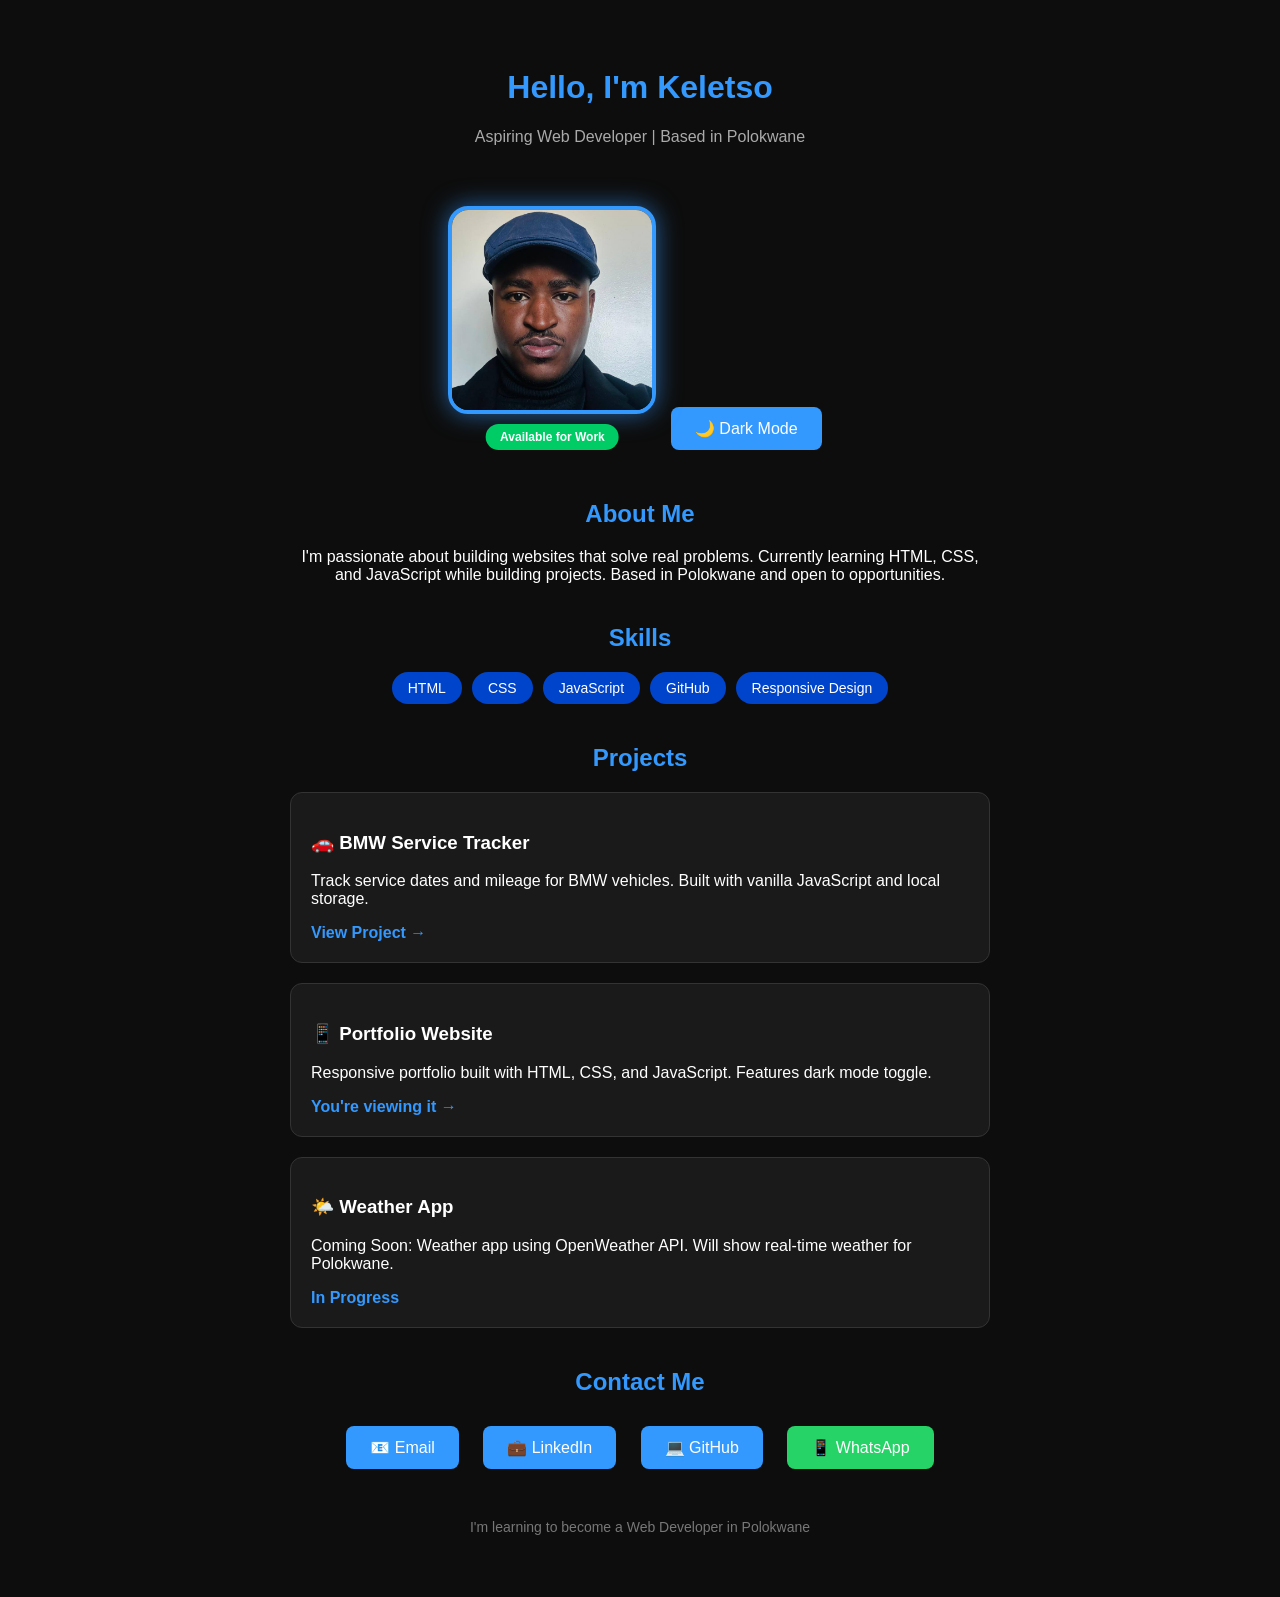
==== index.html @ 6a9c2619 "Add new project cards to index.html Added new project cards for Portfolio Website and Weather App." ====
<!DOCTYPE html>
<html lang="en">
<head>
  <meta charset="UTF-8">
  <meta name="viewport" content="width=device-width, initial-scale=1.0">
  <title>Keletso Lebeya - Web Developer</title>
  <link rel="stylesheet" href="style.css">
</head>
<body>
  <div class="container">
    <h1>Hello, I'm Keletso</h1>
    <p class="subtitle">Aspiring Web Developer | Based in Polokwane</p>
    
    <div class="photo-wrapper">
  <img src="me.jpg" alt="Keletso" class="profile-pic">
  <span class="badge">Available for Work</span>
</div>
    
    <button id="toggle-mode">🌙 Dark Mode</button>

    <h2>About Me</h2>
    <p>I'm passionate about building websites that solve real problems. Currently learning HTML, CSS, and JavaScript while building projects. Based in Polokwane and open to opportunities.</p>

    <h2>Skills</h2>
    <div class="skills">
      <span>HTML</span>
      <span>CSS</span>
      <span>JavaScript</span>
      <span>GitHub</span>
      <span>Responsive Design</span>
    </div>

    <h2>Projects</h2>
    <div class="project-card">
      <h3>🚗 BMW Service Tracker</h3>
      <p>Track service dates and mileage for BMW vehicles. Built with vanilla JavaScript and local storage.</p>
      <a href="tracker.html">View Project →</a>
    </div>
    <div class="project-card">
  <h3>📱 Portfolio Website</h3>
  <p>Responsive portfolio built with HTML, CSS, and JavaScript. Features dark mode toggle.</p>
  <a href="#">You're viewing it →</a>
</div>

<div class="project-card">
  <h3>🌤️ Weather App</h3>
  <p>Coming Soon: Weather app using OpenWeather API. Will show real-time weather for Polokwane.</p>
  <a href="#">In Progress</a>
</div>
    
    <h2>Contact Me</h2>
<a href="Nasdaqkeletso@gmail.com" class="btn">📧 Email</a>
<a href="https://www.linkedin.com/in/keletso-lebeya-6187233a8" class="btn" target="_blank">💼 LinkedIn</a>
<a href="https://github.com/KELETSX" class="btn" target="_blank">💻 GitHub</a>
<a href="https://wa.me/27799401047" class="btn" style="background:#25D366;">📱 WhatsApp</a>
    
    <p class="footer">I'm learning to become a Web Developer in Polokwane</p>
  </div>
  <script src="script.js"></script>
</body>
</html>
---- style.css ----
body {
  font-family: Arial, sans-serif;
  text-align: center;
  background: #0d0d0d;
  color: white;
  padding: 40px 20px;
  transition: 0.3s;
}

body.light {
  background: #f5f5f5;
  color: #222;
}

.container {
  max-width: 700px;
  margin: 0 auto;
}

h1 { color: #3399ff; }
h2 { color: #3399ff; margin-top: 40px; }

.subtitle {
  color: #aaa;
  font-size: 16px;
  margin-bottom: 20px;
}

.profile-pic {
  width: 180px;
  height: 240px;
  border-radius: 50%;
  border: 4px solid #3399ff;
  object-fit: cover;
  margin: 20px 0;
}

button, .btn {
  background: #3399ff;
  color: white;
  border: none;
  padding: 12px 24px;
  border-radius: 8px;
  cursor: pointer;
  font-size: 16px;
  text-decoration: none;
  display: inline-block;
  margin: 10px;
}

.skills {
  display: flex;
  flex-wrap: wrap;
  gap: 10px;
  justify-content: center;
  margin: 20px 0;
}
.skills span {
  background: #0044cc;
  color: white;
  padding: 8px 16px;
  border-radius: 20px;
  font-size: 14px;
}

.project-card {
  background: #1a1a1a;
  padding: 20px;
  border-radius: 12px;
  margin: 20px 0;
  border: 1px solid #333;
  text-align: left;
}
.project-card a {
  color: #3399ff;
  text-decoration: none;
  font-weight: bold;
}

.footer {
  margin-top: 40px;
  color: #777;
  font-size: 14px;
}
button:hover {
    background: #2c3e50;
}
.photo-wrapper {
  display: inline-block;
  position: relative;
  margin: 20px 0;
}

.profile-pic {
  width: 200px;
  height: 200px;
  border-radius: 20px; /* rounded square looks more modern */
  border: 4px solid #3399ff;
  box-shadow: 0 0 25px rgba(51, 153, 255, 0.6); /* blue glow */
  object-fit: cover;
}

.badge {
  position: absolute;
  bottom: -12px;
  left: 50%;
  transform: translateX(-50%);
  background: #00cc66;
  color: white;
  padding: 6px 14px;
  border-radius: 20px;
  font-size: 12px;
  font-weight: bold;
  white-space: nowrap;
}
.badge {
  animation: pulse 2s infinite;
}
@keyframes pulse {
  0% { box-shadow: 0 0 0 0 rgba(0, 204, 102, 0.7); }
 70% { box-shadow: 0 0 0 10px rgba(0, 204, 102, 0); }
  100% { box-shadow: 0 0 0 0 rgba(0, 204, 102, 0); }
}
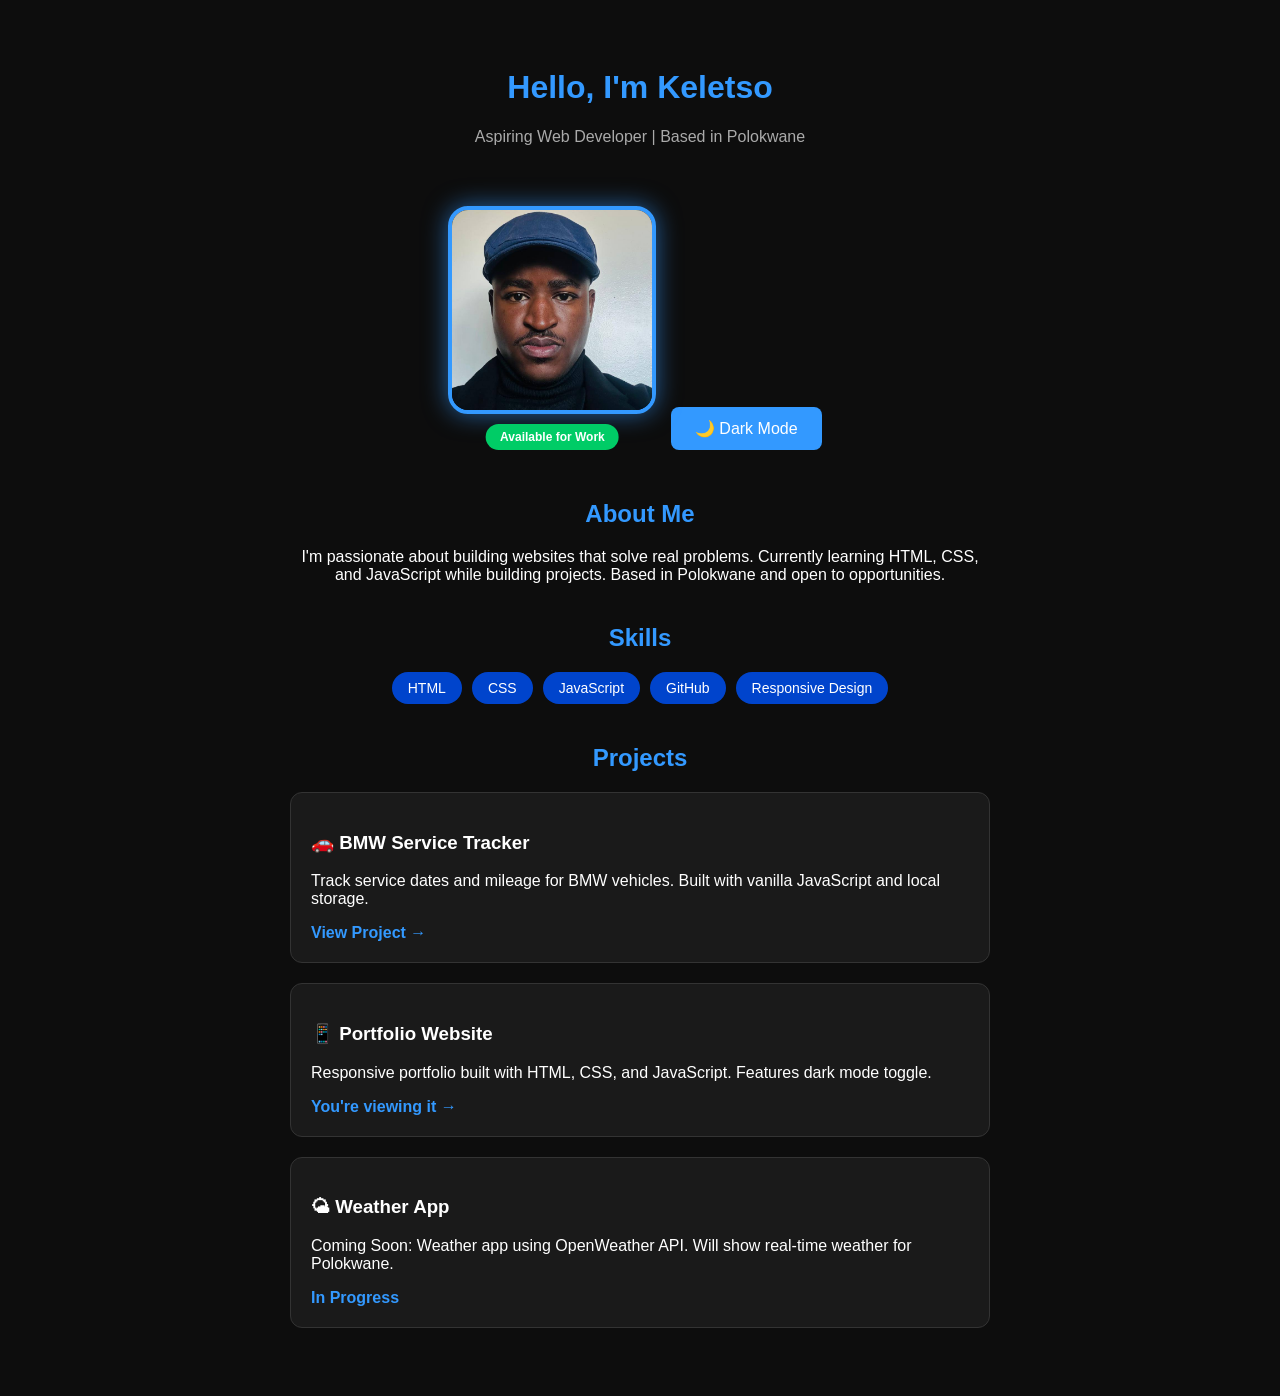
==== commit 042887ca: "Refactor index.html structure and content" ====
--- a/index.html
+++ b/index.html
@@ -12,9 +12,9 @@
     <p class="subtitle">Aspiring Web Developer | Based in Polokwane</p>
     
     <div class="photo-wrapper">
-  <img src="me.jpg" alt="Keletso" class="profile-pic">
-  <span class="badge">Available for Work</span>
-</div>
+      <img src="me.jpg" alt="Keletso" class="profile-pic">
+      <span class="badge">Available for Work</span>
+    </div>
     
     <button id="toggle-mode">🌙 Dark Mode</button>
 
@@ -37,25 +37,12 @@
       <a href="tracker.html">View Project →</a>
     </div>
     <div class="project-card">
-  <h3>📱 Portfolio Website</h3>
-  <p>Responsive portfolio built with HTML, CSS, and JavaScript. Features dark mode toggle.</p>
-  <a href="#">You're viewing it →</a>
-</div>
-
-<div class="project-card">
-  <h3>🌤️ Weather App</h3>
-  <p>Coming Soon: Weather app using OpenWeather API. Will show real-time weather for Polokwane.</p>
-  <a href="#">In Progress</a>
-</div>
-    
-    <h2>Contact Me</h2>
-<a href="Nasdaqkeletso@gmail.com" class="btn">📧 Email</a>
-<a href="https://www.linkedin.com/in/keletso-lebeya-6187233a8" class="btn" target="_blank">💼 LinkedIn</a>
-<a href="https://github.com/KELETSX" class="btn" target="_blank">💻 GitHub</a>
-<a href="https://wa.me/27799401047" class="btn" style="background:#25D366;">📱 WhatsApp</a>
-    
-    <p class="footer">I'm learning to become a Web Developer in Polokwane</p>
-  </div>
-  <script src="script.js"></script>
-</body>
-</html>
+      <h3>📱 Portfolio Website</h3>
+      <p>Responsive portfolio built with HTML, CSS, and JavaScript. Features dark mode toggle.</p>
+      <a href="#">You're viewing it →</a>
+    </div>
+    <div class="project-card">
+      <h3>🌤 Weather App</h3>
+      <p>Coming Soon: Weather app using OpenWeather API. Will show real-time weather for Polokwane.</p>
+      <a href="#">In Progress</a>
+    </div>
--- a/style.css
+++ b/style.css
@@ -121,3 +121,11 @@
  70% { box-shadow: 0 0 0 10px rgba(0, 204, 102, 0); }
   100% { box-shadow: 0 0 0 0 rgba(0, 204, 102, 0); }
 }
+button {
+  cursor: pointer;
+  transition: 0.2s;
+}
+button:hover {
+  background: #0056b3;
+  transform: scale(1.05);
+}
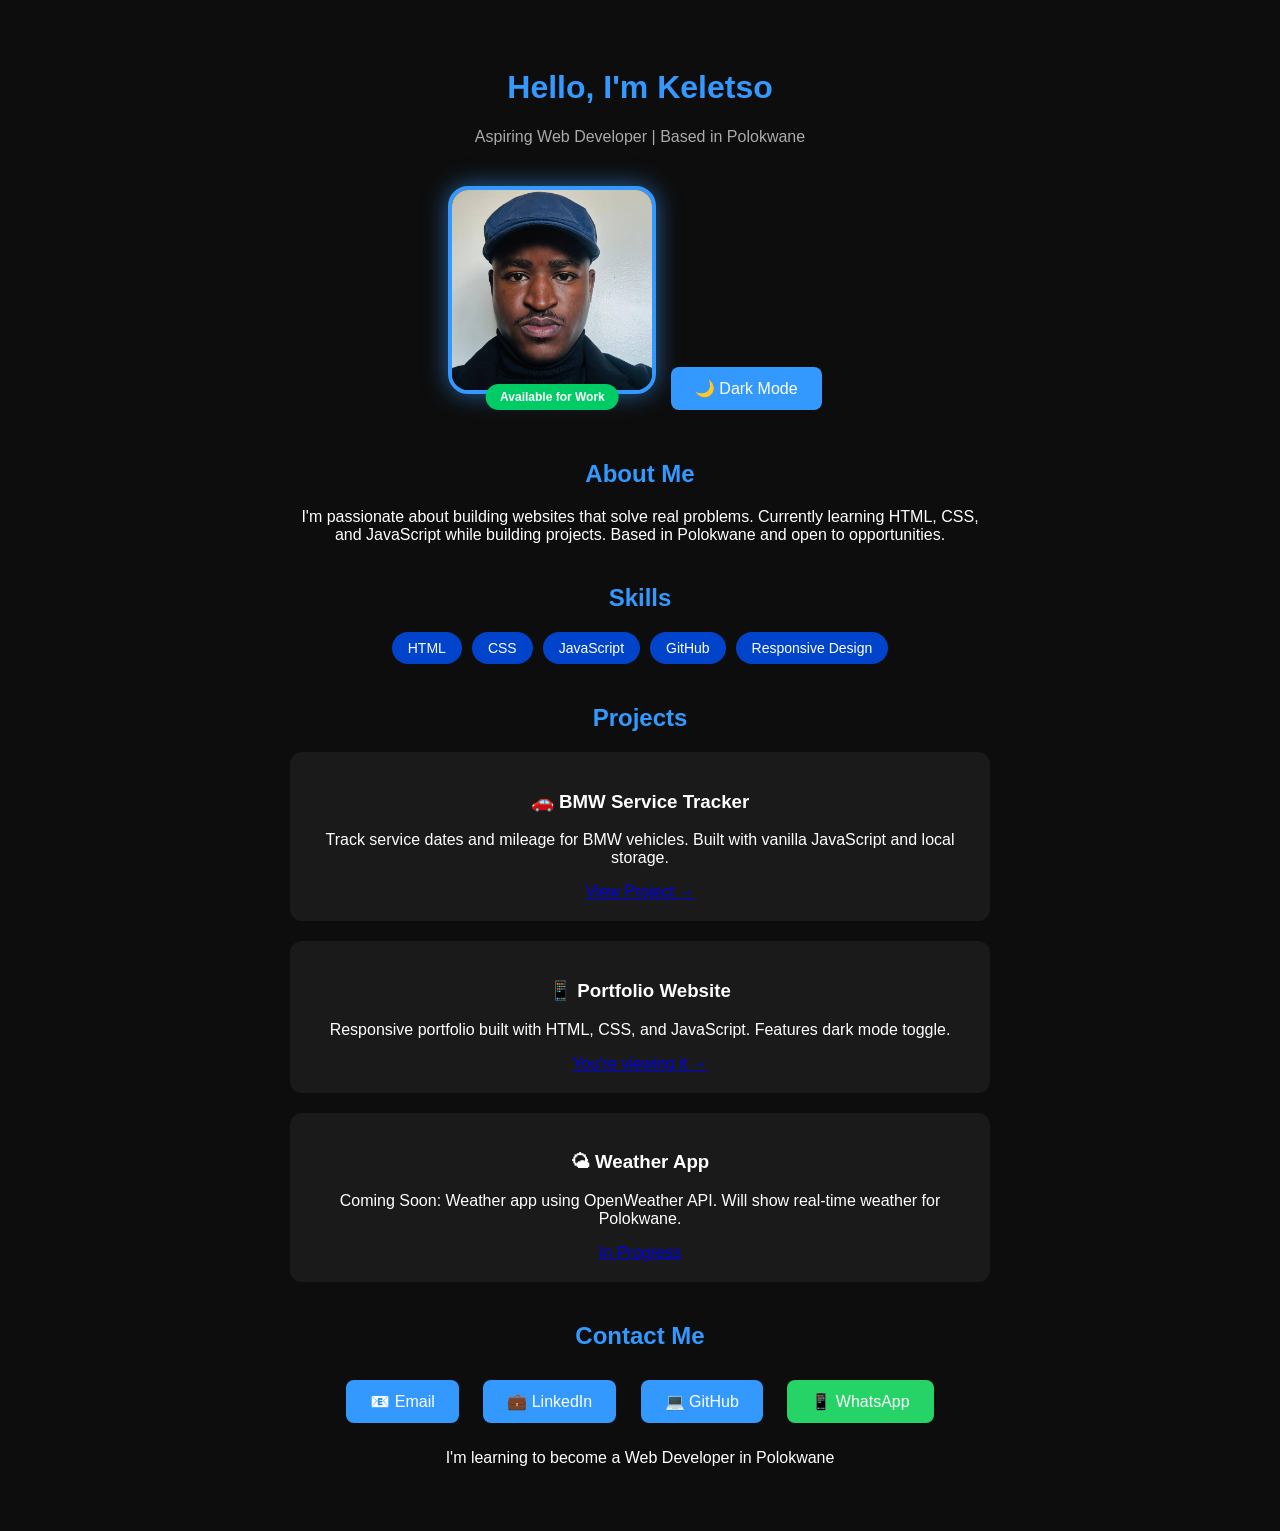
==== commit 71255634: "Enhance index.html with contact information Added contact section with email, LinkedIn, GitHub, and " ====
--- a/index.html
+++ b/index.html
@@ -46,3 +46,15 @@
       <p>Coming Soon: Weather app using OpenWeather API. Will show real-time weather for Polokwane.</p>
       <a href="#">In Progress</a>
     </div>
+    
+    <h2>Contact Me</h2>
+    <a href="mailto:Nasdaqkeletso@gmail.com" class="btn">📧 Email</a>
+    <a href="https://www.linkedin.com/in/keletso-lebeya-6187233a8" class="btn" target="_blank">💼 LinkedIn</a>
+    <a href="https://github.com/KELETSX" class="btn" target="_blank">💻 GitHub</a>
+    <a href="https://wa.me/27799401047" class="btn" style="background:#25D366;">📱 WhatsApp</a>
+    
+    <p class="footer">I'm learning to become a Web Developer in Polokwane</p>
+  </div>
+  <script src="script.js"></script>
+</body>
+</html>
--- a/style.css
+++ b/style.css
@@ -25,66 +25,9 @@
   font-size: 16px;
   margin-bottom: 20px;
 }
+body.light .subtitle { color: #555; }
 
-.profile-pic {
-  width: 180px;
-  height: 240px;
-  border-radius: 50%;
-  border: 4px solid #3399ff;
-  object-fit: cover;
-  margin: 20px 0;
-}
-
-button, .btn {
-  background: #3399ff;
-  color: white;
-  border: none;
-  padding: 12px 24px;
-  border-radius: 8px;
-  cursor: pointer;
-  font-size: 16px;
-  text-decoration: none;
-  display: inline-block;
-  margin: 10px;
-}
-
-.skills {
-  display: flex;
-  flex-wrap: wrap;
-  gap: 10px;
-  justify-content: center;
-  margin: 20px 0;
-}
-.skills span {
-  background: #0044cc;
-  color: white;
-  padding: 8px 16px;
-  border-radius: 20px;
-  font-size: 14px;
-}
-
-.project-card {
-  background: #1a1a1a;
-  padding: 20px;
-  border-radius: 12px;
-  margin: 20px 0;
-  border: 1px solid #333;
-  text-align: left;
-}
-.project-card a {
-  color: #3399ff;
-  text-decoration: none;
-  font-weight: bold;
-}
-
-.footer {
-  margin-top: 40px;
-  color: #777;
-  font-size: 14px;
-}
-button:hover {
-    background: #2c3e50;
-}
+/* PHOTO + BADGE */
 .photo-wrapper {
   display: inline-block;
   position: relative;
@@ -94,7 +37,7 @@
 .profile-pic {
   width: 200px;
   height: 200px;
-  border-radius: 20px; /* rounded square looks more modern */
+  border-radius: 20px; /* modern rounded square */
   border: 4px solid #3399ff;
   box-shadow: 0 0 25px rgba(51, 153, 255, 0.6); /* blue glow */
   object-fit: cover;
@@ -112,20 +55,54 @@
   font-size: 12px;
   font-weight: bold;
   white-space: nowrap;
-}
-.badge {
   animation: pulse 2s infinite;
 }
 @keyframes pulse {
-  0% { box-shadow: 0 0 0 0 rgba(0, 204, 102, 0.7); }
+ 0% { box-shadow: 0 0 0 0 rgba(0, 204, 102, 0.7); }
  70% { box-shadow: 0 0 0 10px rgba(0, 204, 102, 0); }
-  100% { box-shadow: 0 0 0 0 rgba(0, 204, 102, 0); }
+ 100% { box-shadow: 0 0 0 0 rgba(0, 204, 102, 0); }
 }
-button {
+
+/* BUTTONS */
+button, .btn {
+  background: #3399ff;
+  color: white;
+  border: none;
+  padding: 12px 24px;
+  border-radius: 8px;
   cursor: pointer;
+  font-size: 16px;
+  text-decoration: none;
+  display: inline-block;
+  margin: 10px;
   transition: 0.2s;
 }
-button:hover {
+button:hover, .btn:hover {
   background: #0056b3;
   transform: scale(1.05);
 }
+
+/* SKILLS */
+.skills {
+  display: flex;
+  flex-wrap: wrap;
+  gap: 10px;
+  justify-content: center;
+  margin: 20px 0;
+}
+.skills span {
+  background: #0044cc;
+  color: white;
+  padding: 8px 16px;
+  border-radius: 20px;
+  font-size: 14px;
+}
+body.light .skills span { background: #3399ff; }
+
+/* PROJECT CARDS + TRACKER LIST */
+.project-card {
+  background: #1a1a1a;
+  padding: 20px;
+  border-radius: 12px;
+  margin: 20px 0;
+  border: 1px
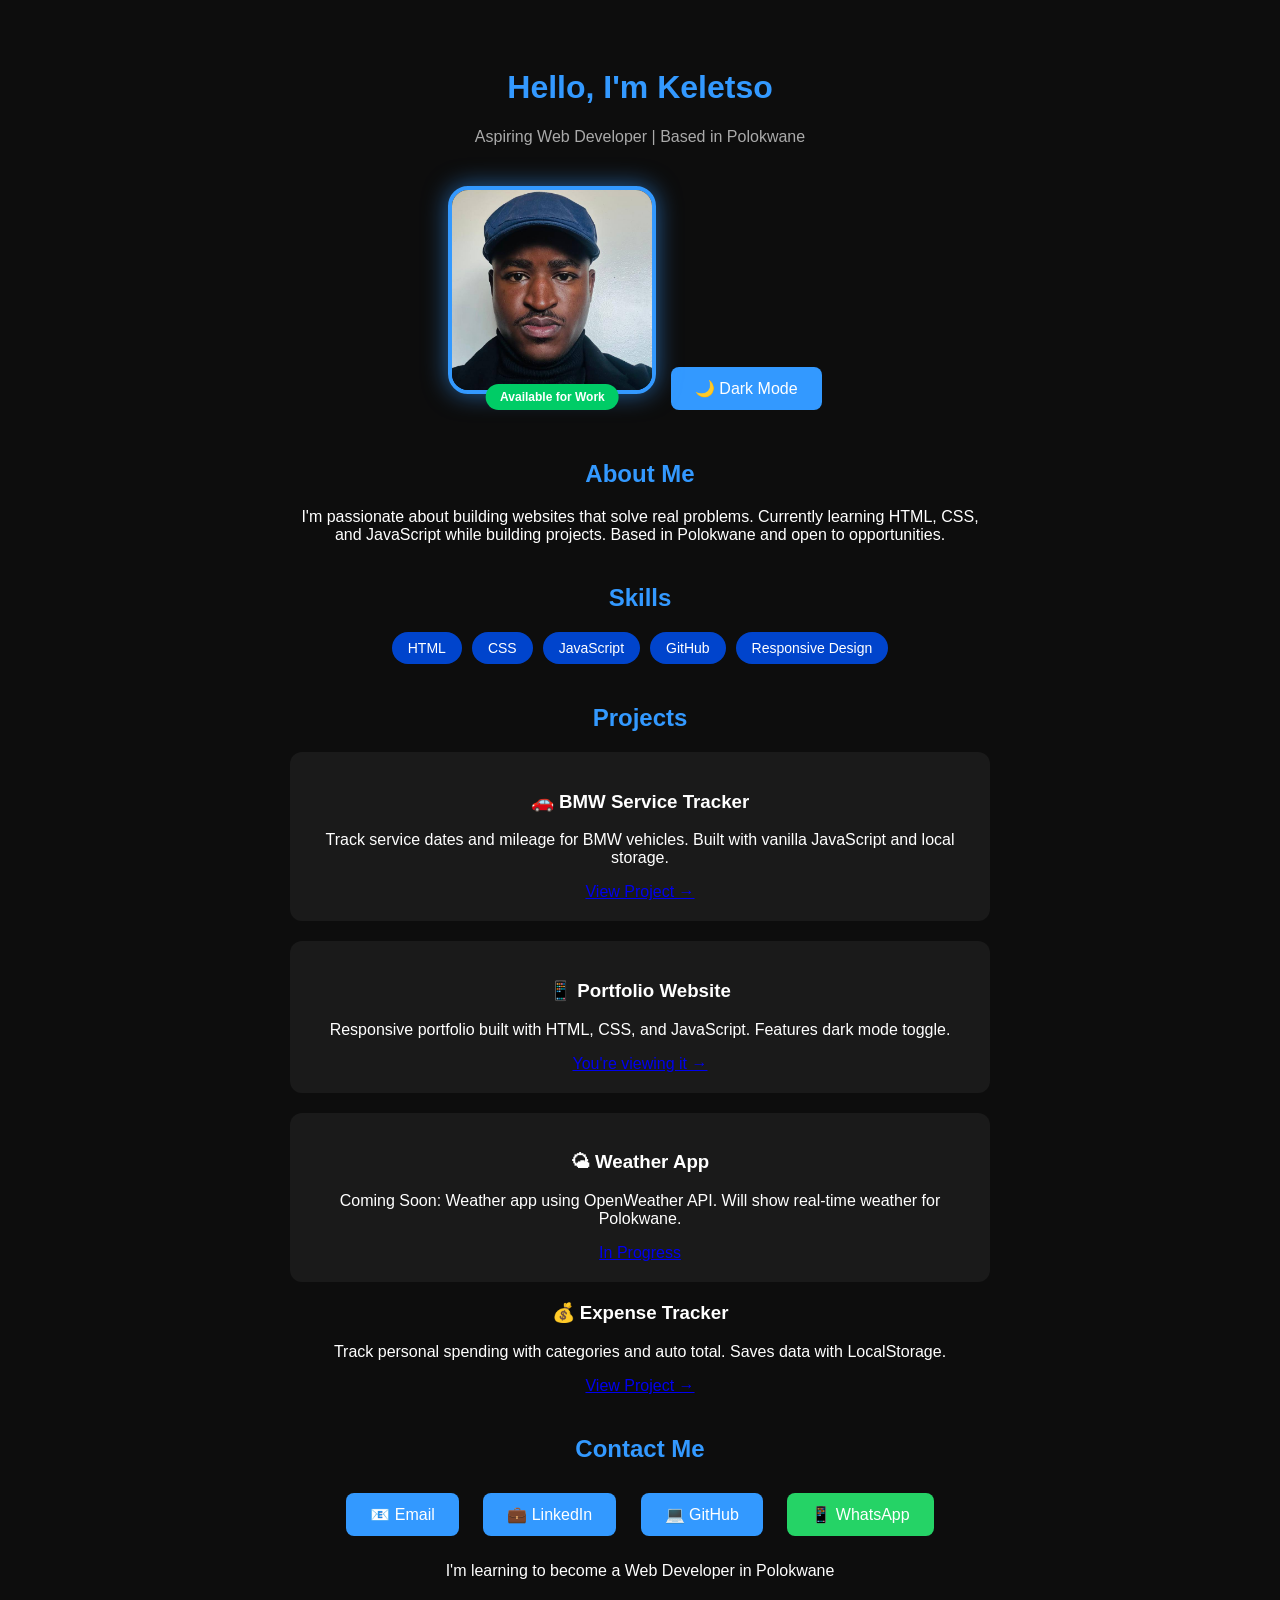
==== commit 4f051718: "Add Expense Tracker project to index.html Added Expense Tracker project section to the portfolio." ====
--- a/index.html
+++ b/index.html
@@ -46,6 +46,11 @@
       <p>Coming Soon: Weather app using OpenWeather API. Will show real-time weather for Polokwane.</p>
       <a href="#">In Progress</a>
     </div>
+    <div class="project">
+  <h3>💰 Expense Tracker</h3>
+  <p>Track personal spending with categories and auto total. Saves data with LocalStorage.</p>
+  <a href="expense.html">View Project →</a>
+</div>
     
     <h2>Contact Me</h2>
     <a href="mailto:Nasdaqkeletso@gmail.com" class="btn">📧 Email</a>
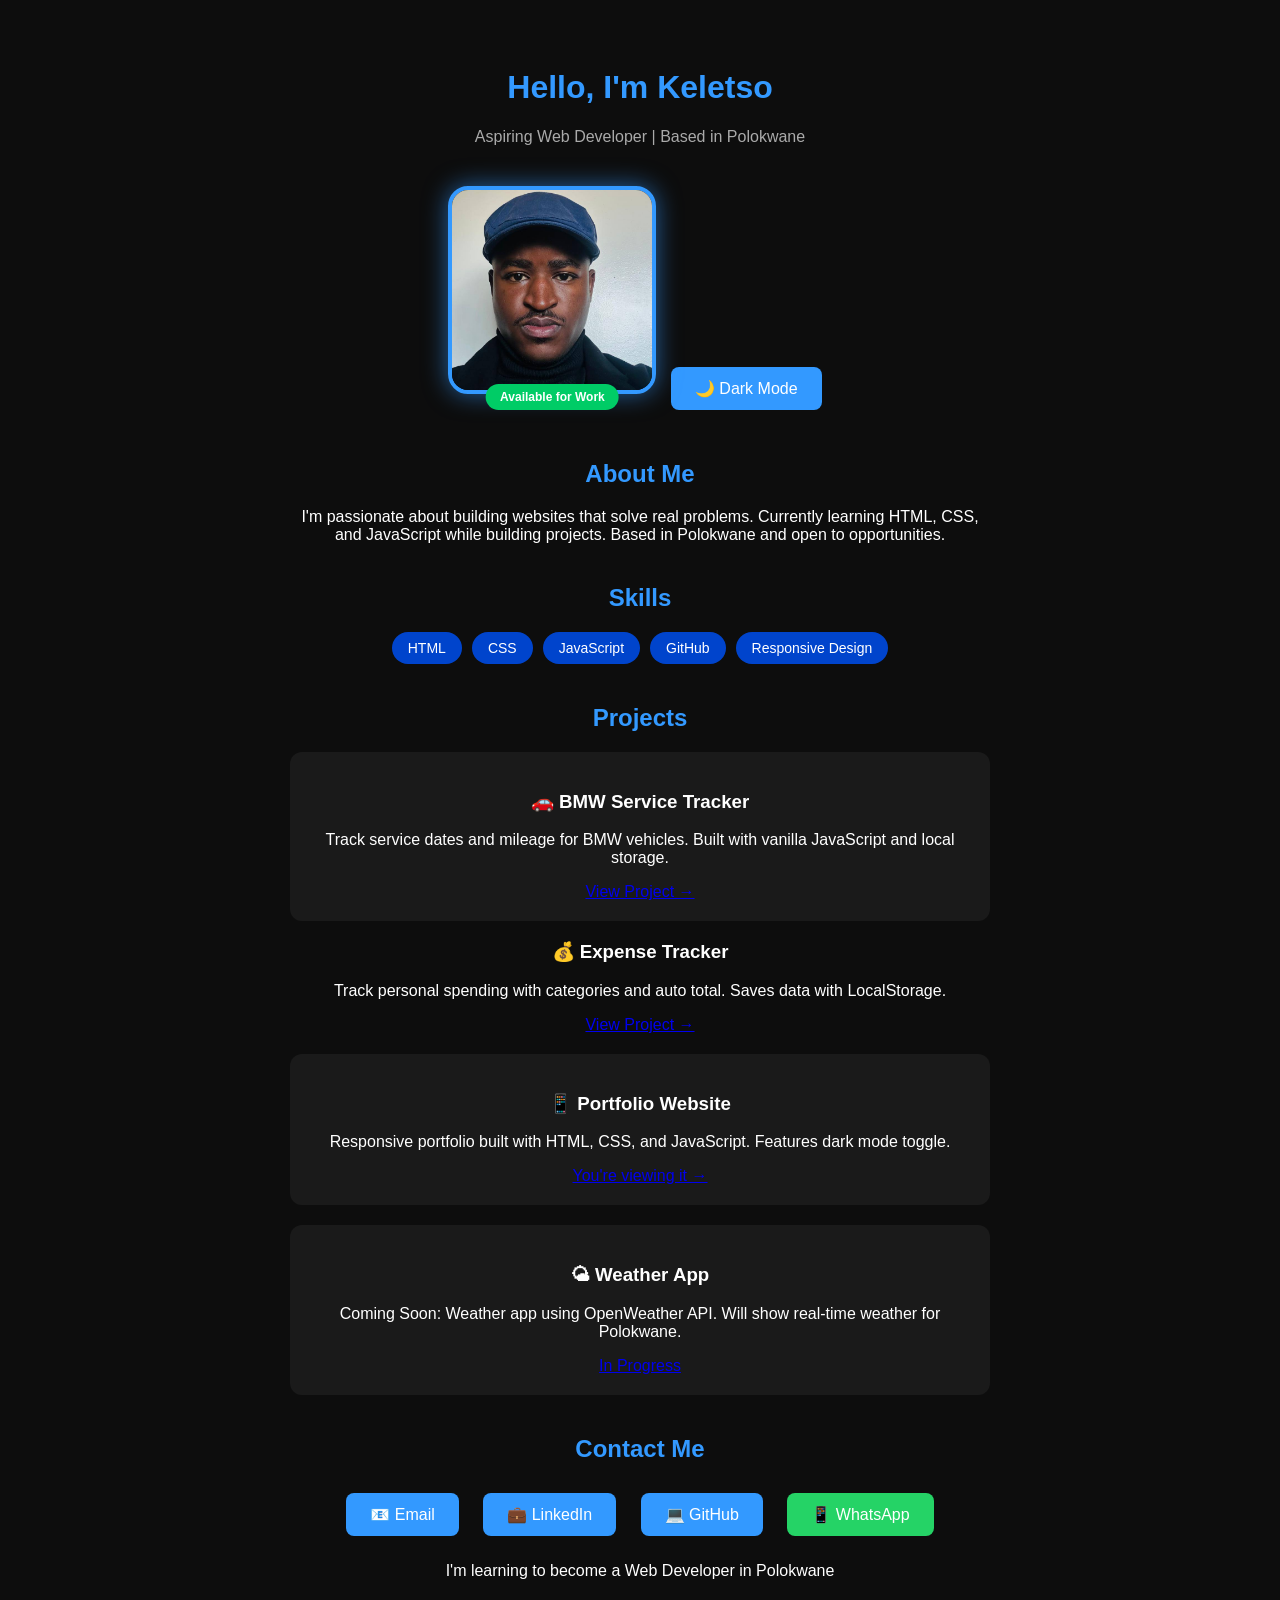
==== commit d584fbad: "Fix HTML formatting and structure" ====
--- a/index.html
+++ b/index.html
@@ -36,6 +36,11 @@
       <p>Track service dates and mileage for BMW vehicles. Built with vanilla JavaScript and local storage.</p>
       <a href="tracker.html">View Project →</a>
     </div>
+     <div class="project">
+  <h3>💰 Expense Tracker</h3>
+  <p>Track personal spending with categories and auto total. Saves data with LocalStorage.</p>
+  <a href="expense.html">View Project →</a>
+</div>
     <div class="project-card">
       <h3>📱 Portfolio Website</h3>
       <p>Responsive portfolio built with HTML, CSS, and JavaScript. Features dark mode toggle.</p>
@@ -46,11 +51,6 @@
       <p>Coming Soon: Weather app using OpenWeather API. Will show real-time weather for Polokwane.</p>
       <a href="#">In Progress</a>
     </div>
-    <div class="project">
-  <h3>💰 Expense Tracker</h3>
-  <p>Track personal spending with categories and auto total. Saves data with LocalStorage.</p>
-  <a href="expense.html">View Project →</a>
-</div>
     
     <h2>Contact Me</h2>
     <a href="mailto:Nasdaqkeletso@gmail.com" class="btn">📧 Email</a>
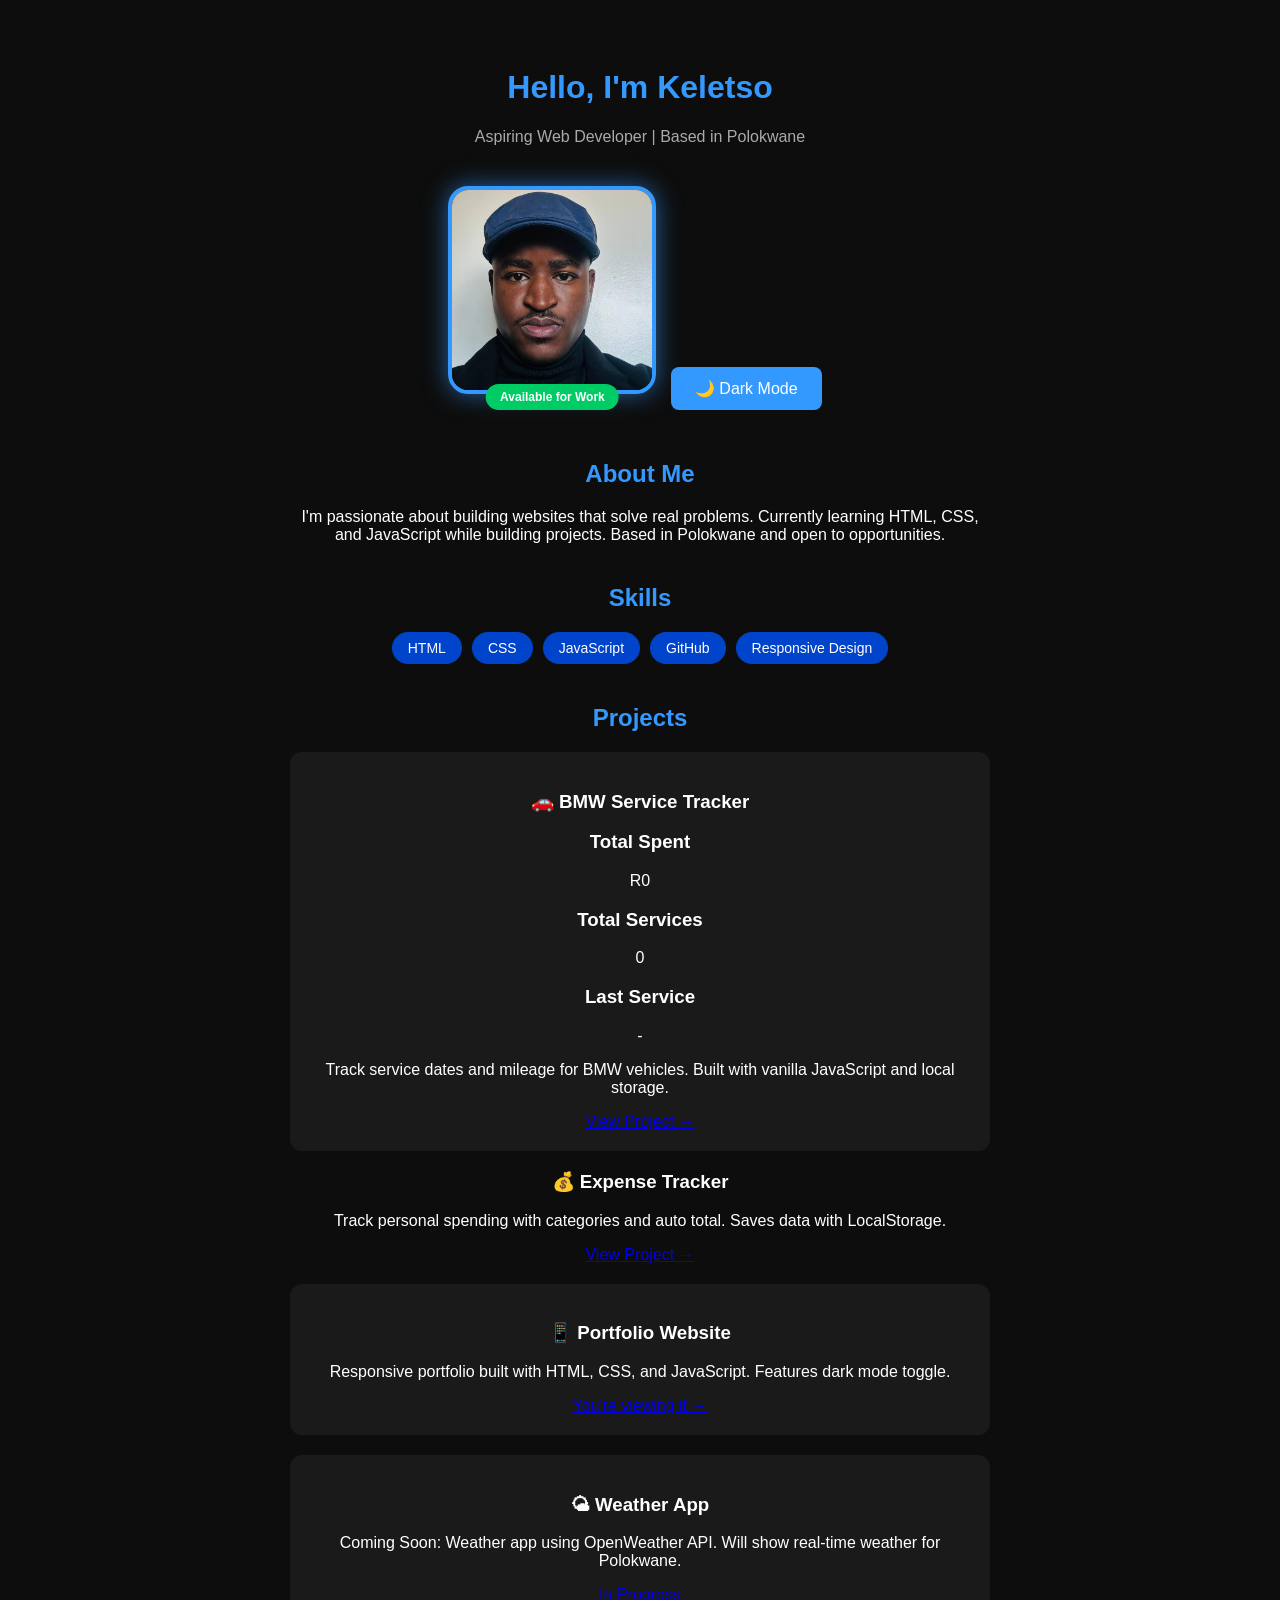
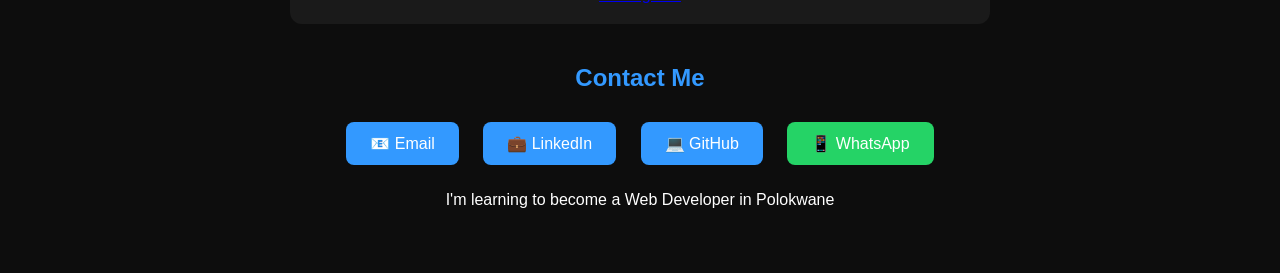
==== commit 4d7ef21d: "Enhance BMW Service Tracker with stats display Added statistics section to BMW Service Tracker proje" ====
--- a/index.html
+++ b/index.html
@@ -33,6 +33,20 @@
     <h2>Projects</h2>
     <div class="project-card">
       <h3>🚗 BMW Service Tracker</h3>
+      <div class="stats-container">
+  <div class="stat-card">
+    <h3>Total Spent</h3>
+    <p id="totalSpent">R0</p>
+  </div>
+  <div class="stat-card">
+    <h3>Total Services</h3>
+    <p id="totalServices">0</p>
+  </div>
+  <div class="stat-card">
+    <h3>Last Service</h3>
+    <p id="lastService">-</p>
+  </div>
+</div>
       <p>Track service dates and mileage for BMW vehicles. Built with vanilla JavaScript and local storage.</p>
       <a href="tracker.html">View Project →</a>
     </div>
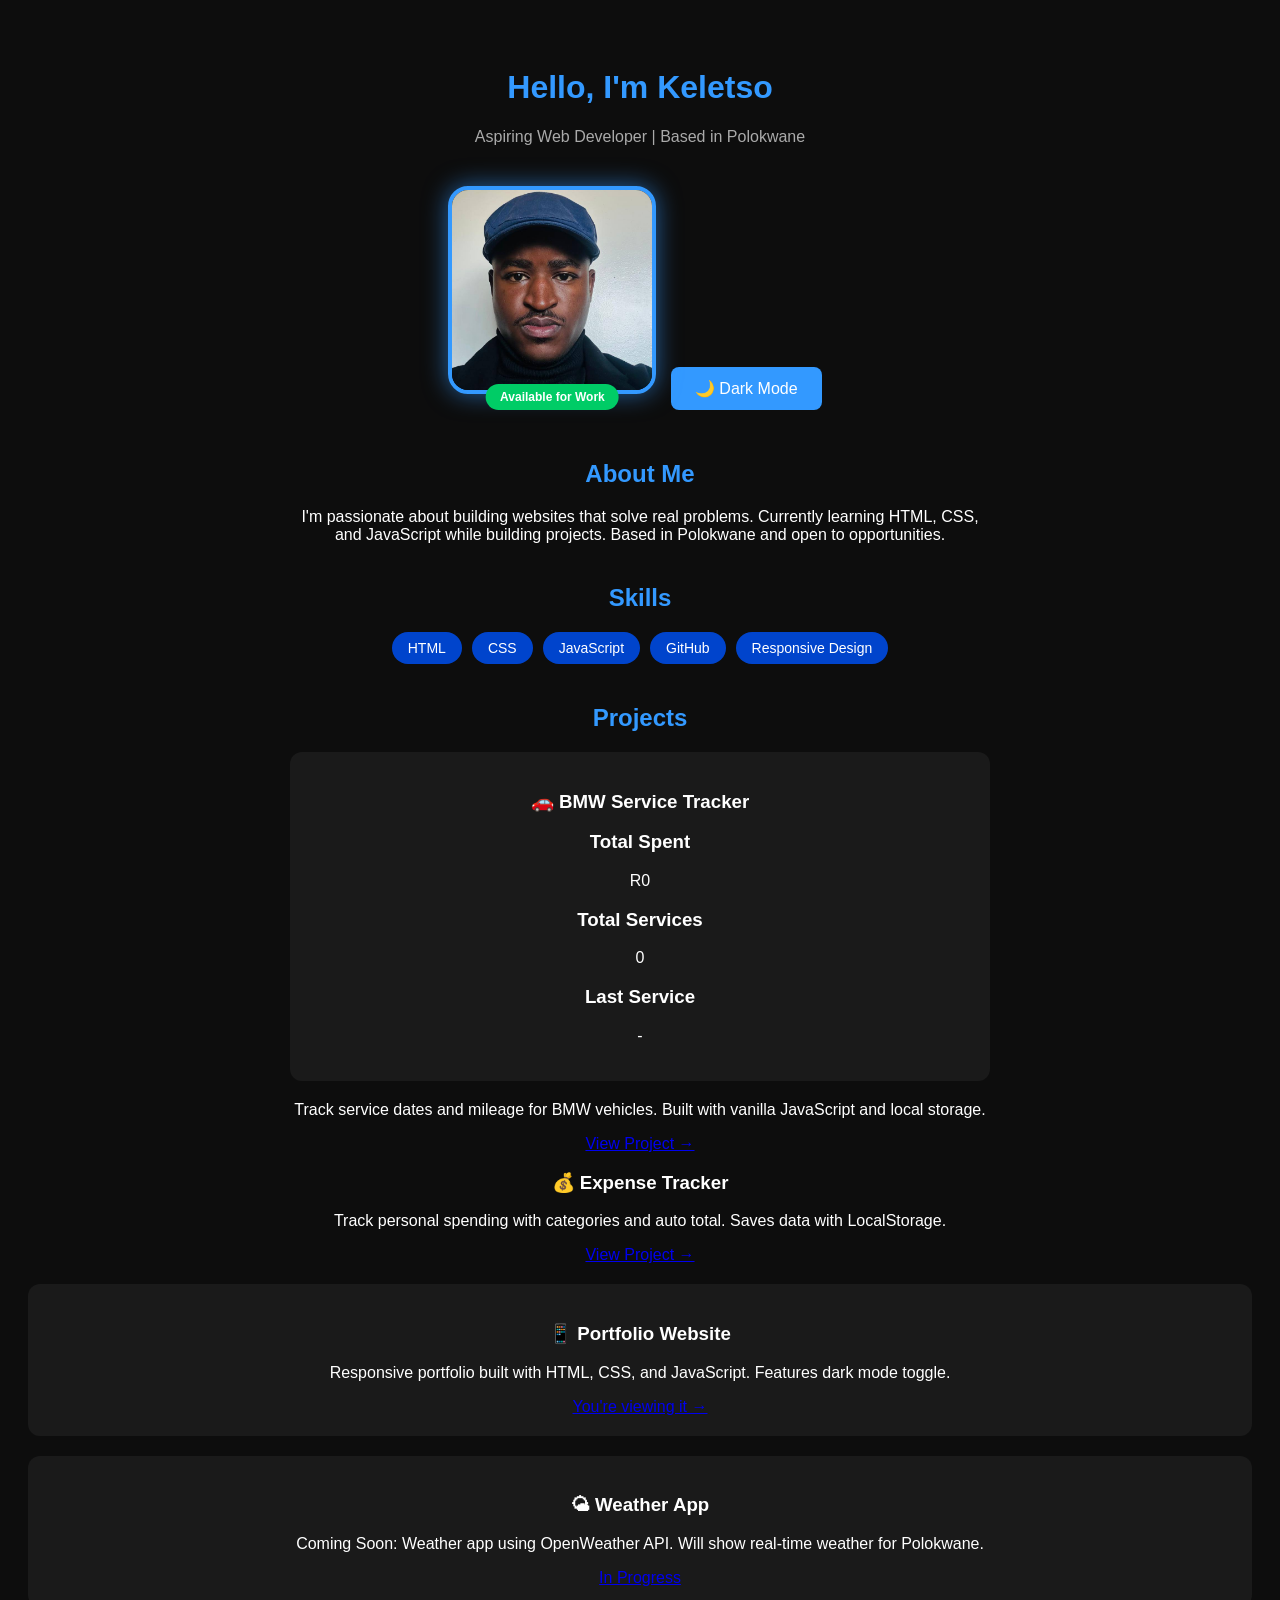
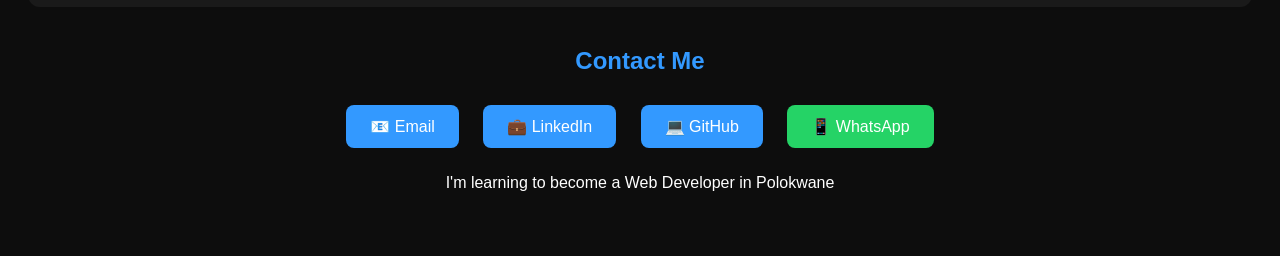
==== commit 796efc72: "Fix HTML formatting and structure" ====
--- a/index.html
+++ b/index.html
@@ -33,7 +33,6 @@
     <h2>Projects</h2>
     <div class="project-card">
       <h3>🚗 BMW Service Tracker</h3>
-      <div class="stats-container">
   <div class="stat-card">
     <h3>Total Spent</h3>
     <p id="totalSpent">R0</p>
--- a/style.css
+++ b/style.css
@@ -106,3 +106,29 @@
   border-radius: 12px;
   margin: 20px 0;
   border: 1px
+.stats-container {
+  display: flex;
+  gap: 15px;
+  margin-bottom: 20px;
+  flex-wrap: wrap;
+}
+.stat-card {
+  background: #1e1e1e;
+  border: 2px solid #00ff88; /* that green glow */
+  border-radius: 10px;
+  padding: 15px;
+  flex: 1;
+  min-width: 150px;
+  text-align: center;
+}
+.stat-card h3 {
+  font-size: 14px;
+  color: #aaa;
+  margin: 0;
+}
+.stat-card p {
+  font-size: 24px;
+  font-weight: bold;
+  color: #00ff88;
+  margin: 5px 0 0 0;
+}
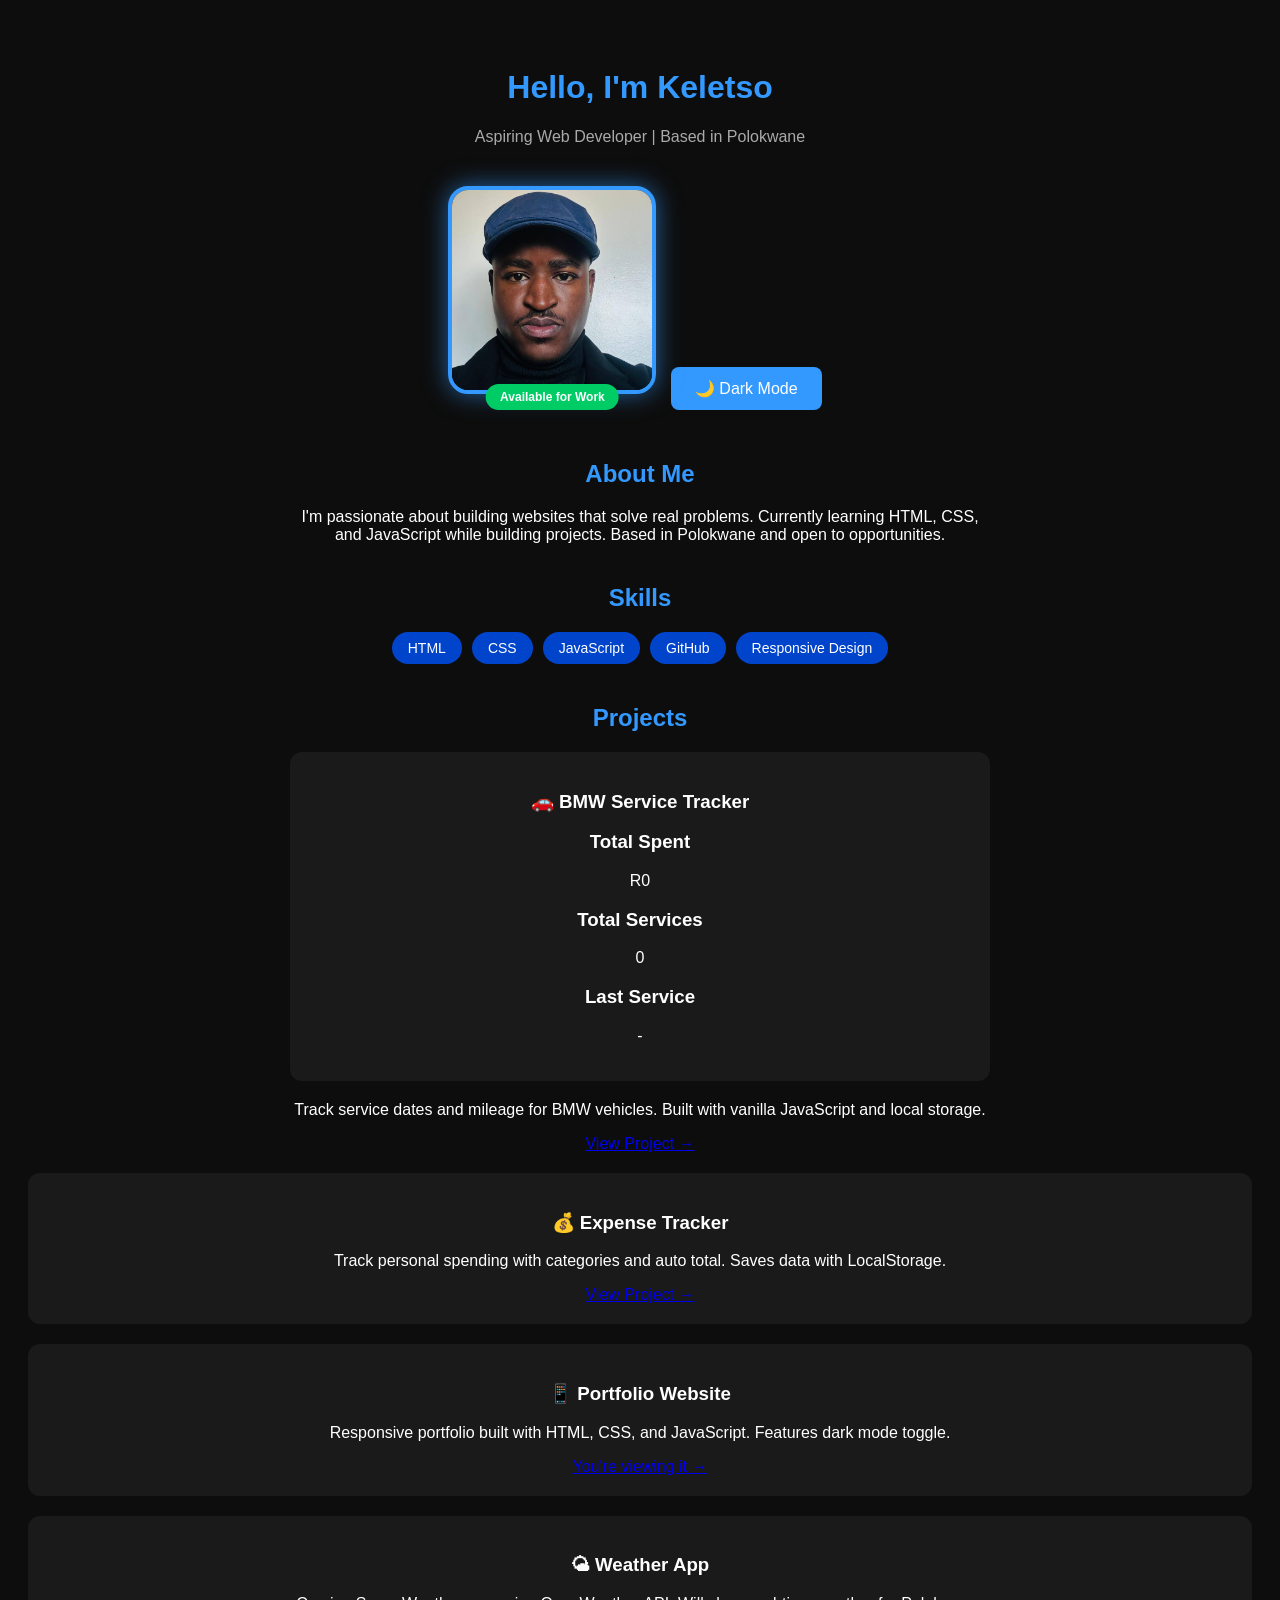
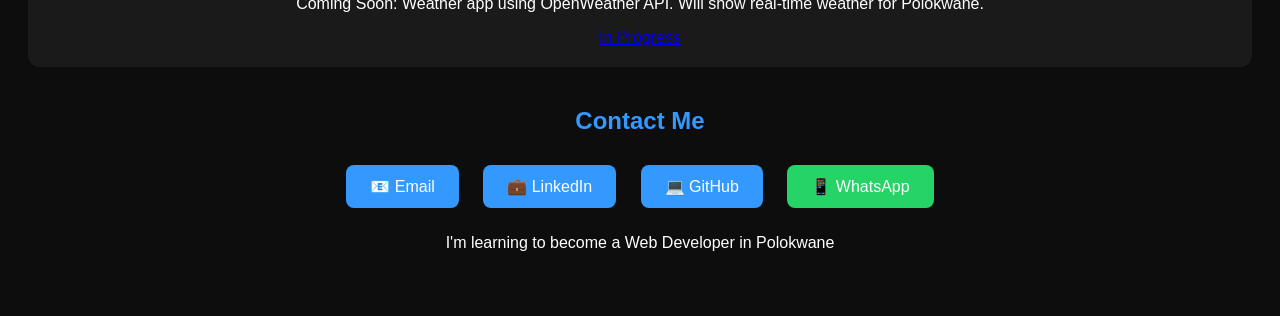
==== commit be77fd2e: "Fix HTML formatting and structure" ====
--- a/index.html
+++ b/index.html
@@ -49,7 +49,7 @@
       <p>Track service dates and mileage for BMW vehicles. Built with vanilla JavaScript and local storage.</p>
       <a href="tracker.html">View Project →</a>
     </div>
-     <div class="project">
+     <div class="project-card">
   <h3>💰 Expense Tracker</h3>
   <p>Track personal spending with categories and auto total. Saves data with LocalStorage.</p>
   <a href="expense.html">View Project →</a>
